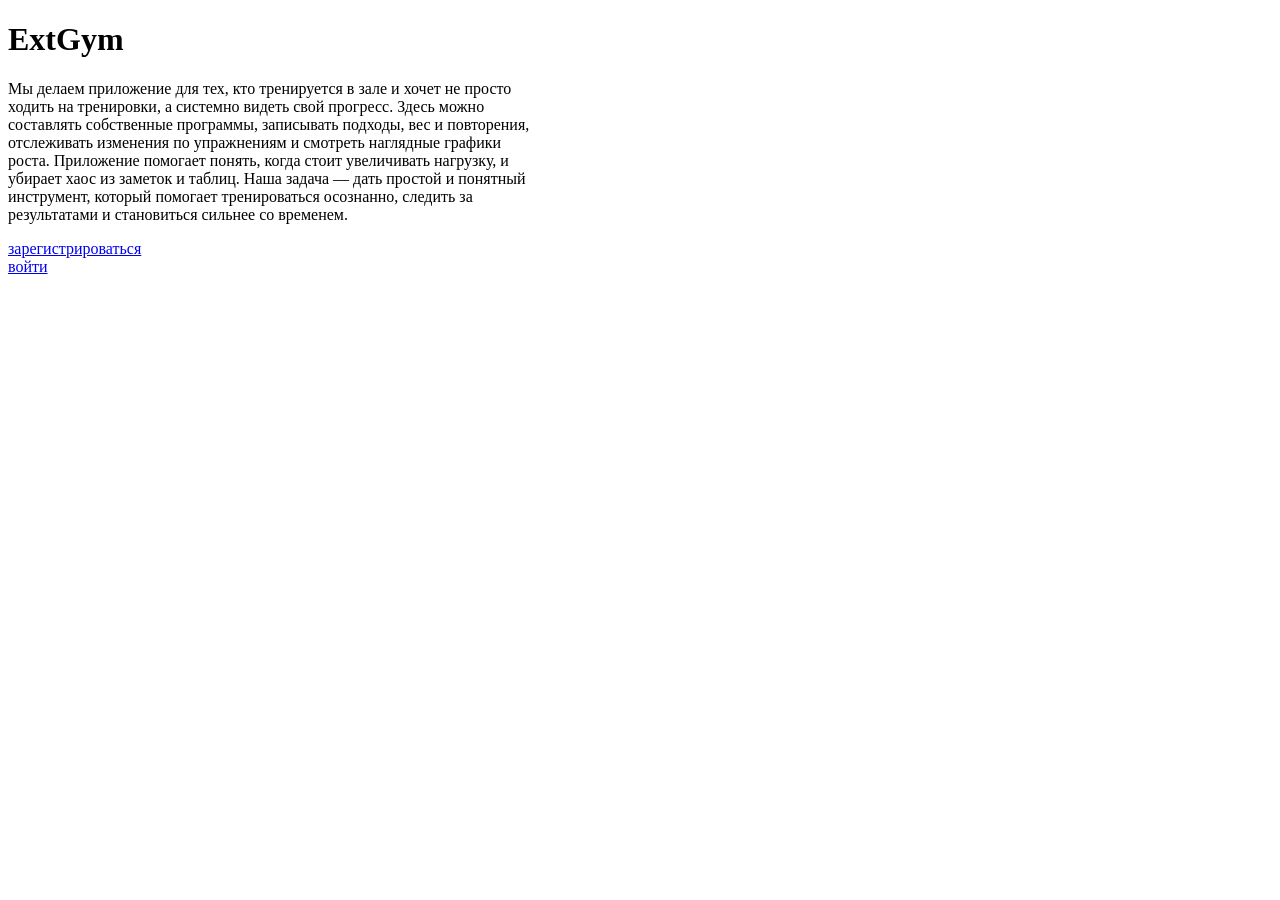
==== GYM/index.html @ 9c7c9a53 "Add files via upload" ====
<!DOCTYPE html>
<html lang="en">

<head>
    <meta charset="UTF-8">
    <meta name="viewport" content="width=device-width, initial-scale=1.0">
    <link rel="stylesheet" href="/css/style.css">
    <title>ExtGym</title>
</head>

<body>

    <div class="logo">
        <h1>ExtGym</h1>
    </div>
    <main class="bio">
        <p>Мы делаем приложение для тех,
            кто тренируется в зале и хочет не просто <br> ходить на тренировки,
            а системно видеть свой прогресс. Здесь можно <br> составлять собственные программы,
            записывать подходы, вес и повторения,<br> отслеживать изменения по упражнениям и
            смотреть наглядные графики <br> роста. Приложение помогает понять, когда стоит увеличивать
            нагрузку, и <br> убирает хаос из заметок и таблиц. Наша задача — дать простой и понятный <br>
            инструмент, который помогает тренироваться осознанно, следить за <br> результатами и
            становиться сильнее со временем.</p>
    </main>
    <div class="buttons">
        <a href="/register.html">
            <div class="reg"> зарегистрироваться </div>
        </a>
        <a href="/login.html">
            <div class="log"> войти </div>
        </a>
    </div>
</body>

</html>
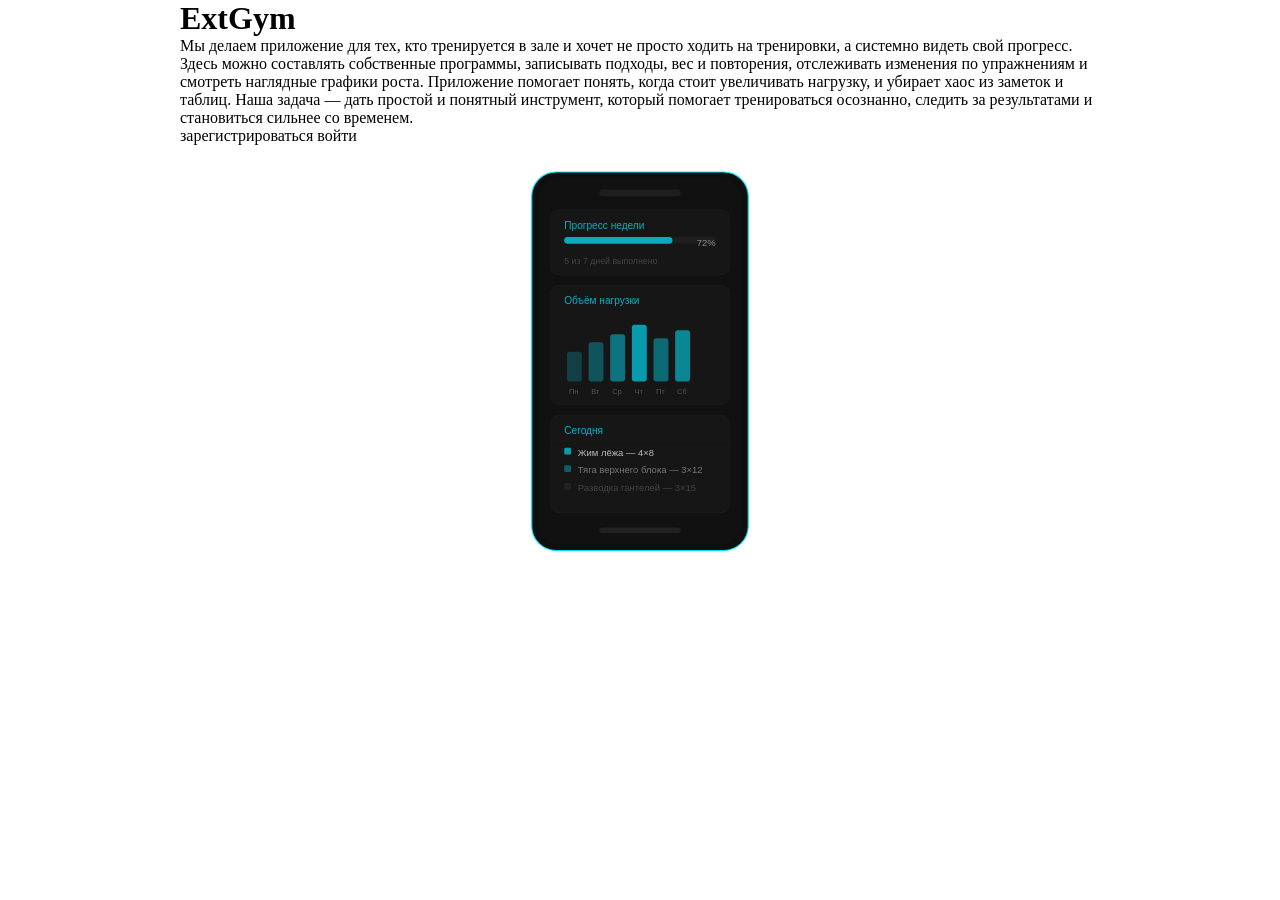
==== commit f186fdbe: "Update index.html" ====
--- a/GYM/index.html
+++ b/GYM/index.html
@@ -1,36 +1,39 @@
-<!DOCTYPE html>
-<html lang="en">
-
-<head>
-    <meta charset="UTF-8">
-    <meta name="viewport" content="width=device-width, initial-scale=1.0">
-    <link rel="stylesheet" href="/css/style.css">
-    <title>ExtGym</title>
-</head>
-
-<body>
-
-    <div class="logo">
-        <h1>ExtGym</h1>
-    </div>
-    <main class="bio">
-        <p>Мы делаем приложение для тех,
-            кто тренируется в зале и хочет не просто <br> ходить на тренировки,
-            а системно видеть свой прогресс. Здесь можно <br> составлять собственные программы,
-            записывать подходы, вес и повторения,<br> отслеживать изменения по упражнениям и
-            смотреть наглядные графики <br> роста. Приложение помогает понять, когда стоит увеличивать
-            нагрузку, и <br> убирает хаос из заметок и таблиц. Наша задача — дать простой и понятный <br>
-            инструмент, который помогает тренироваться осознанно, следить за <br> результатами и
-            становиться сильнее со временем.</p>
-    </main>
-    <div class="buttons">
-        <a href="/register.html">
-            <div class="reg"> зарегистрироваться </div>
-        </a>
-        <a href="/login.html">
-            <div class="log"> войти </div>
-        </a>
-    </div>
-</body>
-
-</html>+<!DOCTYPE html>
+<html lang="ru">
+<head>
+    <meta charset="UTF-8">
+    <meta name="viewport" content="width=device-width, initial-scale=1.0">
+    <link rel="stylesheet" href="css/style.css">
+    <title>ExtGym</title>
+</head>
+<body>
+
+<div class="landing">
+
+    <div class="landing__left">
+        <h1 class="landing__logo">ExtGym</h1>
+        <p class="landing__bio">
+            Мы делаем приложение для тех, кто тренируется в зале и хочет не просто
+            ходить на тренировки, а системно видеть свой прогресс. Здесь можно
+            составлять собственные программы, записывать подходы, вес и повторения,
+            отслеживать изменения по упражнениям и смотреть наглядные графики роста.
+            Приложение помогает понять, когда стоит увеличивать нагрузку, и убирает
+            хаос из заметок и таблиц. Наша задача — дать простой и понятный
+            инструмент, который помогает тренироваться осознанно, следить за
+            результатами и становиться сильнее со временем.
+        </p>
+        <div class="landing__buttons">
+            <a href="register.html" class="btn-reg">зарегистрироваться</a>
+            <a href="login.html" class="btn-log">войти</a>
+        </div>
+    </div>
+
+    <div class="landing__right">
+        <img src="img/extgym_phone.svg" alt="ExtGym App" class="landing__phone"/>
+    </div>
+
+</div>
+
+<script src="js/index.js"></script>
+</body>
+</html>
--- a/GYM/css/style.css
+++ b/GYM/css/style.css
@@ -0,0 +1,103 @@
+:root {
+    --font-family: "Inter", sans-serif;
+    --second-family: "Kadwa", sans-serif;
+}
+
+* {
+    margin: 0;
+    padding: 0;
+    box-sizing: border-box;
+}
+
+body {
+    background-image: url(/img/extgym_background\ 1.png);
+    background-size: cover;
+    background-position: center;
+    background-repeat: no-repeat;
+    min-height: 100vh;
+    padding: 0 180px;
+}
+
+a {
+    text-decoration: none;
+    color: inherit;
+}
+
+.logo {
+    font-family: var(--second-family);
+    font-weight: 700;
+    font-size: 32px;
+    color: #08b9ff;
+    top: 215px;
+    position: absolute;
+}
+
+.bio {
+    font-family: var(--second-family);
+    font-weight: 700;
+    font-size: 18px;
+    color: #08b9ff;
+    position: absolute;
+    top: 320px;
+}
+
+.reg {
+    font-family: var(--second-family);
+    font-weight: 700;
+    font-size: 12px;
+    color: #08b9ff;
+    border: 1px solid #08b9ff;
+    width: 150px;
+    height: 35px;
+    background: rgba(255, 255, 255, 0);
+    justify-content: center;
+    align-items: center;
+    position: absolute;
+    top: 530px;
+    display: flex;
+}
+
+.log {
+    font-family: var(--second-family);
+    font-weight: 700;
+    font-size: 12px;
+    color: #000000;
+    border: 1px solid #08b9ff;
+    width: 150px;
+    height: 35px;
+    background: #08b9ff;
+    justify-content: center;
+    align-items: center;
+    position: absolute;
+    top: 530px;
+    display: flex;
+    left: 350px;
+}
+
+.log:hover {
+    scale: calc(1.05);
+    transition: 0.5s;
+}
+
+.reg:hover {
+    scale: calc(1.05);
+    transition: 0.5s;
+}
+@media (max-width: 768px) {
+    .logo h1 {
+        font-size: 32px;
+    }
+
+    .bio p {
+        font-size: 14px;
+    }
+
+    .buttons {
+        flex-direction: column;
+        gap: 12px;
+    }
+
+    .reg, .log {
+        text-align: center;
+    }
+}
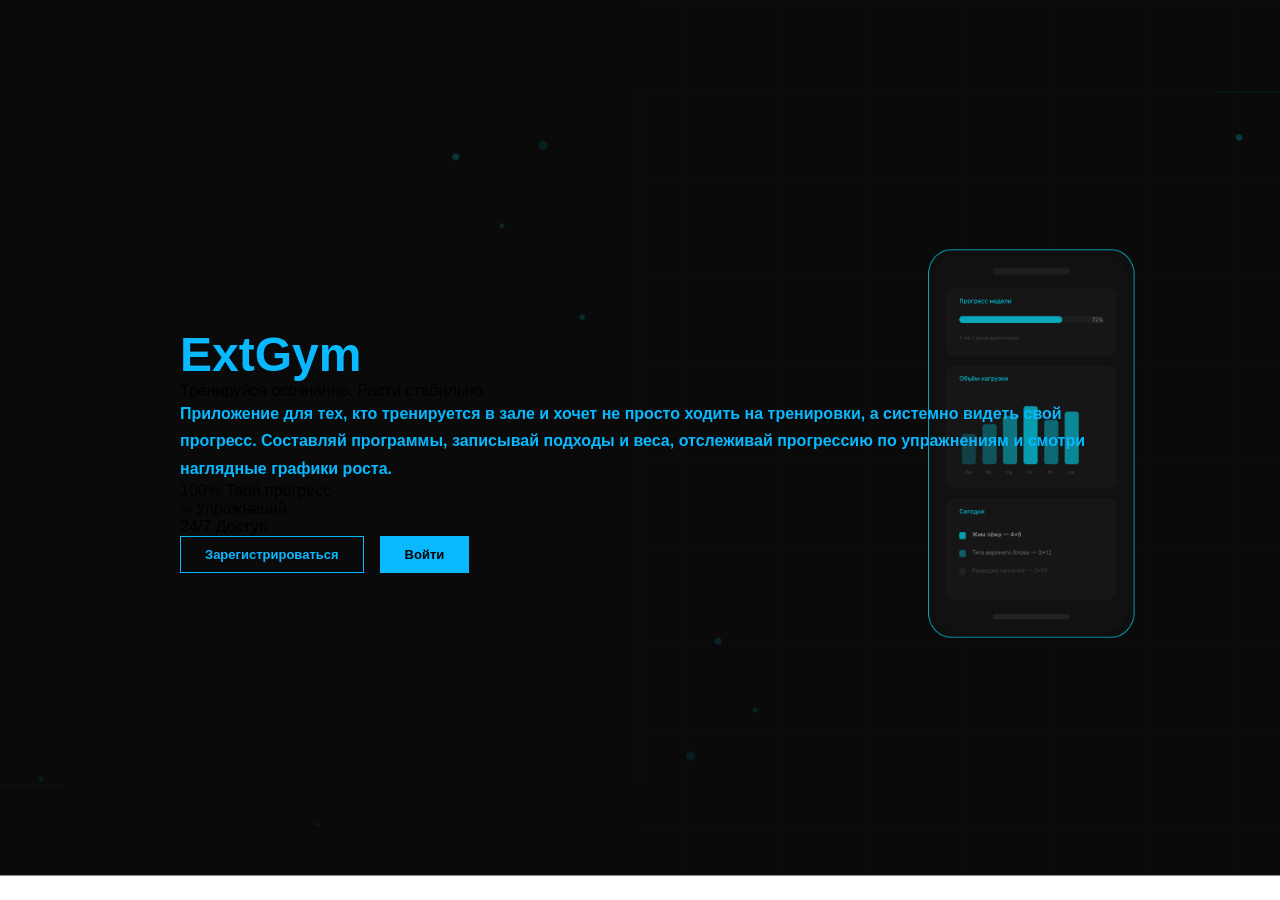
==== commit 8dab6a6c: "Update index.html" ====
--- a/GYM/index.html
+++ b/GYM/index.html
@@ -10,26 +10,38 @@
 
 <div class="landing">
 
-    <div class="landing__left">
+    <div class="landing__content">
+
         <h1 class="landing__logo">ExtGym</h1>
+
+        <p class="landing__tagline">Тренируйся осознанно. Расти стабильно.</p>
+
         <p class="landing__bio">
-            Мы делаем приложение для тех, кто тренируется в зале и хочет не просто
-            ходить на тренировки, а системно видеть свой прогресс. Здесь можно
-            составлять собственные программы, записывать подходы, вес и повторения,
-            отслеживать изменения по упражнениям и смотреть наглядные графики роста.
-            Приложение помогает понять, когда стоит увеличивать нагрузку, и убирает
-            хаос из заметок и таблиц. Наша задача — дать простой и понятный
-            инструмент, который помогает тренироваться осознанно, следить за
-            результатами и становиться сильнее со временем.
+            Приложение для тех, кто тренируется в зале и хочет не просто ходить на тренировки,
+            а системно видеть свой прогресс. Составляй программы, записывай подходы и веса,
+            отслеживай прогрессию по упражнениям и смотри наглядные графики роста.
         </p>
+
+        <div class="landing__stats">
+            <div class="stat">
+                <span class="stat__value">100%</span>
+                <span class="stat__label">Твой прогресс</span>
+            </div>
+            <div class="stat">
+                <span class="stat__value">∞</span>
+                <span class="stat__label">Упражнений</span>
+            </div>
+            <div class="stat">
+                <span class="stat__value">24/7</span>
+                <span class="stat__label">Доступ</span>
+            </div>
+        </div>
+
         <div class="landing__buttons">
-            <a href="register.html" class="btn-reg">зарегистрироваться</a>
-            <a href="login.html" class="btn-log">войти</a>
+            <a href="register.html" class="btn-reg">Зарегистрироваться</a>
+            <a href="login.html" class="btn-log">Войти</a>
         </div>
-    </div>
 
-    <div class="landing__right">
-        <img src="img/extgym_phone.svg" alt="ExtGym App" class="landing__phone"/>
     </div>
 
 </div>
--- a/GYM/css/style.css
+++ b/GYM/css/style.css
@@ -1,103 +1,141 @@
-:root {
-    --font-family: "Inter", sans-serif;
-    --second-family: "Kadwa", sans-serif;
-}
-
-* {
-    margin: 0;
-    padding: 0;
-    box-sizing: border-box;
-}
-
-body {
-    background-image: url(/img/extgym_background\ 1.png);
-    background-size: cover;
-    background-position: center;
-    background-repeat: no-repeat;
-    min-height: 100vh;
-    padding: 0 180px;
-}
-
-a {
-    text-decoration: none;
-    color: inherit;
-}
-
-.logo {
-    font-family: var(--second-family);
-    font-weight: 700;
-    font-size: 32px;
-    color: #08b9ff;
-    top: 215px;
-    position: absolute;
-}
-
-.bio {
-    font-family: var(--second-family);
-    font-weight: 700;
-    font-size: 18px;
-    color: #08b9ff;
-    position: absolute;
-    top: 320px;
-}
-
-.reg {
-    font-family: var(--second-family);
-    font-weight: 700;
-    font-size: 12px;
-    color: #08b9ff;
-    border: 1px solid #08b9ff;
-    width: 150px;
-    height: 35px;
-    background: rgba(255, 255, 255, 0);
-    justify-content: center;
-    align-items: center;
-    position: absolute;
-    top: 530px;
-    display: flex;
-}
-
-.log {
-    font-family: var(--second-family);
-    font-weight: 700;
-    font-size: 12px;
-    color: #000000;
-    border: 1px solid #08b9ff;
-    width: 150px;
-    height: 35px;
-    background: #08b9ff;
-    justify-content: center;
-    align-items: center;
-    position: absolute;
-    top: 530px;
-    display: flex;
-    left: 350px;
-}
-
-.log:hover {
-    scale: calc(1.05);
-    transition: 0.5s;
-}
-
-.reg:hover {
-    scale: calc(1.05);
-    transition: 0.5s;
+:root {
+    --cyan: #08b9ff;
+    --bg: #0a0a0a;
+    --text: #ffffff;
 }
+
+* {
+    margin: 0;
+    padding: 0;
+    box-sizing: border-box;
+}
+
+body {
+    background-image: url(../img/extgym_background\ 1.png);
+    background-size: cover;
+    background-position: center;
+    background-repeat: no-repeat;
+    min-height: 100vh;
+    background-color: var(--bg);
+    font-family: "Kadwa", sans-serif;
+}
+
+a {
+    text-decoration: none;
+    color: inherit;
+}
+
+/* LAYOUT */
+.landing {
+    display: flex;
+    align-items: center;
+    justify-content: space-between;
+    min-height: 100vh;
+    padding: 60px 180px;
+    gap: 40px;
+}
+
+/* LEFT */
+.landing__left {
+    display: flex;
+    flex-direction: column;
+    gap: 32px;
+    max-width: 520px;
+}
+
+.landing__logo {
+    font-size: 48px;
+    font-weight: 700;
+    color: var(--cyan);
+}
+
+.landing__bio {
+    font-size: 16px;
+    font-weight: 700;
+    color: var(--cyan);
+    line-height: 1.7;
+}
+
+.landing__buttons {
+    display: flex;
+    gap: 16px;
+    align-items: center;
+}
+
+.btn-reg {
+    font-size: 13px;
+    font-weight: 700;
+    color: var(--cyan);
+    border: 1px solid var(--cyan);
+    padding: 10px 24px;
+    background: transparent;
+    transition: transform 0.2s;
+}
+
+.btn-reg:hover {
+    transform: scale(1.05);
+}
+
+.btn-log {
+    font-size: 13px;
+    font-weight: 700;
+    color: #000;
+    background: var(--cyan);
+    border: 1px solid var(--cyan);
+    padding: 10px 24px;
+    transition: transform 0.2s;
+}
+
+.btn-log:hover {
+    transform: scale(1.05);
+}
+
+/* RIGHT */
+.landing__right {
+    flex-shrink: 0;
+}
+
+.landing__phone {
+    width: 280px;
+    height: auto;
+}
+
+/* ===== МОБИЛЬНАЯ АДАПТАЦИЯ ===== */
 @media (max-width: 768px) {
-    .logo h1 {
-        font-size: 32px;
+    .landing {
+        flex-direction: column;
+        padding: 48px 24px;
+        justify-content: center;
+        gap: 40px;
+        text-align: left;
     }
 
-    .bio p {
+    .landing__left {
+        max-width: 100%;
+        gap: 24px;
+    }
+
+    .landing__logo {
+        font-size: 36px;
+    }
+
+    .landing__bio {
         font-size: 14px;
     }
 
-    .buttons {
+    .landing__buttons {
         flex-direction: column;
+        align-items: stretch;
         gap: 12px;
     }
 
-    .reg, .log {
+    .btn-reg, .btn-log {
         text-align: center;
+        padding: 14px 24px;
+        font-size: 14px;
+    }
+
+    .landing__right {
+        display: none;
     }
 }
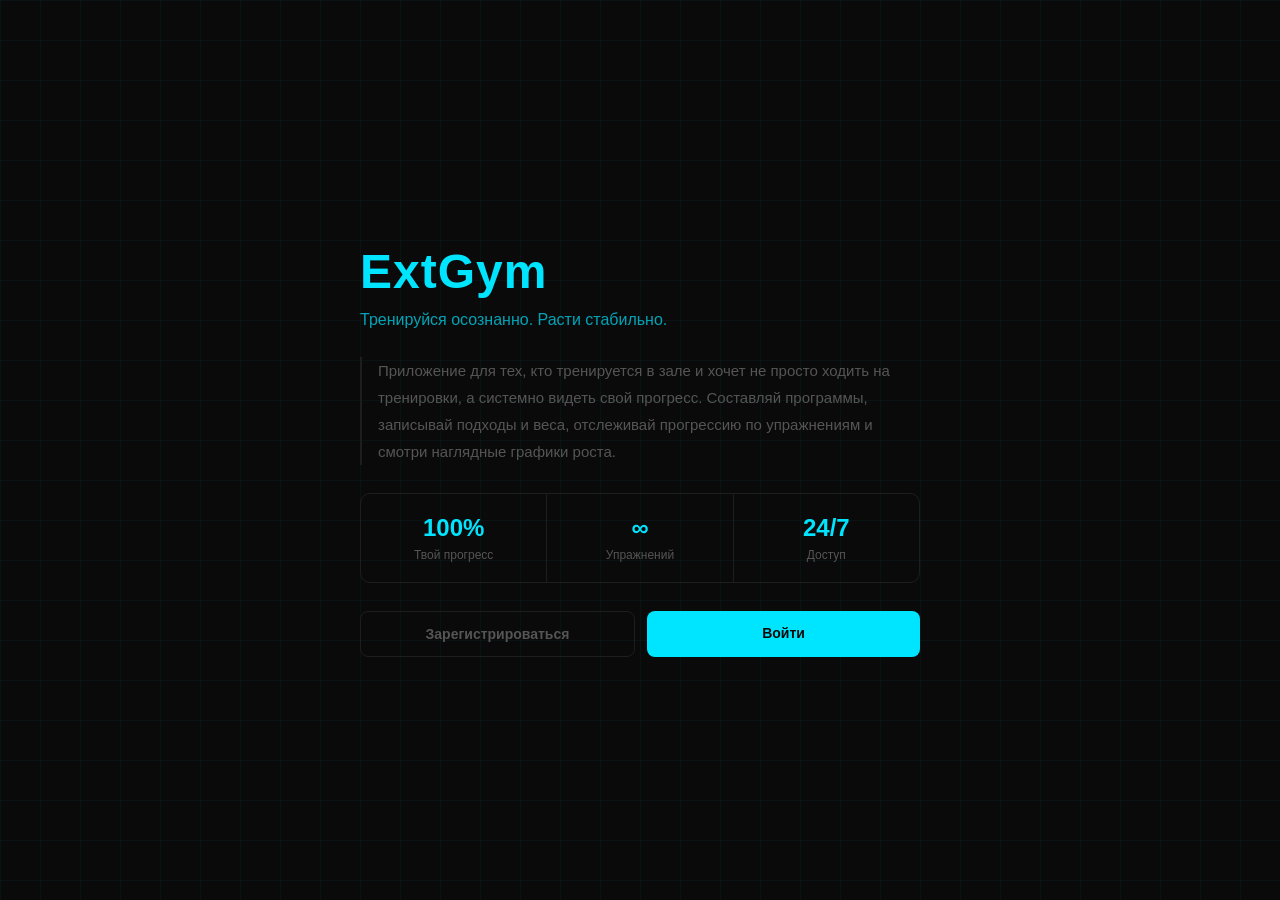
==== commit 99746061: "Update index.html" ====
--- a/GYM/index.html
+++ b/GYM/index.html
@@ -45,7 +45,7 @@
     </div>
 
 </div>
-
+<script src="js/index.js"></script>
 <script src="js/index.js"></script>
 </body>
 </html>
--- a/GYM/css/style.css
+++ b/GYM/css/style.css
@@ -1,7 +1,10 @@
 :root {
-    --cyan: #08b9ff;
+    --cyan: #00e5ff;
     --bg: #0a0a0a;
+    --card-bg: #111111;
+    --border: #1e1e1e;
     --text: #ffffff;
+    --text-muted: #555555;
 }
 
 * {
@@ -10,132 +13,170 @@
     box-sizing: border-box;
 }
 
-body {
-    background-image: url(../img/extgym_background\ 1.png);
-    background-size: cover;
-    background-position: center;
-    background-repeat: no-repeat;
-    min-height: 100vh;
-    background-color: var(--bg);
-    font-family: "Kadwa", sans-serif;
-}
-
 a {
     text-decoration: none;
     color: inherit;
 }
 
-/* LAYOUT */
-.landing {
+body {
+    background-color: var(--bg);
+    background-image:
+        linear-gradient(rgba(0, 229, 255, 0.04) 1px, transparent 1px),
+        linear-gradient(90deg, rgba(0, 229, 255, 0.04) 1px, transparent 1px);
+    background-size: 40px 40px;
+    color: var(--text);
+    font-family: sans-serif;
+    min-height: 100vh;
     display: flex;
     align-items: center;
-    justify-content: space-between;
-    min-height: 100vh;
-    padding: 60px 180px;
-    gap: 40px;
+    justify-content: center;
 }
 
-/* LEFT */
-.landing__left {
+.landing {
+    width: 100%;
+    max-width: 640px;
+    padding: 60px 40px;
     display: flex;
     flex-direction: column;
-    gap: 32px;
-    max-width: 520px;
+    gap: 0;
+}
+
+.landing__content {
+    display: flex;
+    flex-direction: column;
+    gap: 28px;
 }
 
 .landing__logo {
     font-size: 48px;
     font-weight: 700;
     color: var(--cyan);
+    letter-spacing: 1px;
+}
+
+.landing__tagline {
+    color: var(--cyan);
+    font-size: 16px;
+    opacity: 0.7;
+    margin-top: -16px;
 }
 
 .landing__bio {
-    font-size: 16px;
-    font-weight: 700;
-    color: var(--cyan);
-    line-height: 1.7;
+    color: var(--text-muted);
+    font-size: 15px;
+    line-height: 1.8;
+    border-left: 2px solid var(--border);
+    padding-left: 16px;
 }
 
+/* STATS */
+.landing__stats {
+    display: flex;
+    gap: 0;
+    border: 1px solid var(--border);
+    border-radius: 10px;
+    overflow: hidden;
+}
+
+.stat {
+    flex: 1;
+    display: flex;
+    flex-direction: column;
+    align-items: center;
+    gap: 6px;
+    padding: 20px 16px;
+    border-right: 1px solid var(--border);
+}
+
+.stat:last-child {
+    border-right: none;
+}
+
+.stat__value {
+    color: var(--cyan);
+    font-size: 24px;
+    font-weight: 700;
+}
+
+.stat__label {
+    color: var(--text-muted);
+    font-size: 12px;
+}
+
+/* BUTTONS */
 .landing__buttons {
     display: flex;
-    gap: 16px;
-    align-items: center;
+    gap: 12px;
 }
 
 .btn-reg {
-    font-size: 13px;
-    font-weight: 700;
-    color: var(--cyan);
-    border: 1px solid var(--cyan);
-    padding: 10px 24px;
-    background: transparent;
-    transition: transform 0.2s;
+    flex: 1;
+    text-align: center;
+    border: 1px solid var(--border);
+    color: var(--text-muted);
+    padding: 14px 24px;
+    border-radius: 8px;
+    font-size: 14px;
+    font-weight: 600;
+    transition: all 0.2s;
 }
 
 .btn-reg:hover {
-    transform: scale(1.05);
+    border-color: var(--cyan);
+    color: var(--cyan);
 }
 
 .btn-log {
-    font-size: 13px;
+    flex: 1;
+    text-align: center;
+    background: var(--cyan);
+    color: #0a0a0a;
+    padding: 14px 24px;
+    border-radius: 8px;
+    font-size: 14px;
     font-weight: 700;
-    color: #000;
-    background: var(--cyan);
-    border: 1px solid var(--cyan);
-    padding: 10px 24px;
-    transition: transform 0.2s;
+    transition: opacity 0.2s;
 }
 
 .btn-log:hover {
-    transform: scale(1.05);
+    opacity: 0.85;
 }
 
-/* RIGHT */
-.landing__right {
-    flex-shrink: 0;
-}
-
-.landing__phone {
-    width: 280px;
-    height: auto;
-}
-
-/* ===== МОБИЛЬНАЯ АДАПТАЦИЯ ===== */
+/* МОБИЛЬНАЯ АДАПТАЦИЯ */
 @media (max-width: 768px) {
     .landing {
-        flex-direction: column;
         padding: 48px 24px;
         justify-content: center;
-        gap: 40px;
-        text-align: left;
-    }
-
-    .landing__left {
-        max-width: 100%;
-        gap: 24px;
+        min-height: 100vh;
     }
 
     .landing__logo {
         font-size: 36px;
     }
 
+    .landing__tagline {
+        font-size: 14px;
+    }
+
     .landing__bio {
         font-size: 14px;
     }
 
+    .stat__value {
+        font-size: 20px;
+    }
+
+    .stat__label {
+        font-size: 11px;
+    }
+
     .landing__buttons {
         flex-direction: column;
-        align-items: stretch;
         gap: 12px;
     }
 
     .btn-reg, .btn-log {
-        text-align: center;
-        padding: 14px 24px;
-        font-size: 14px;
-    }
-
-    .landing__right {
-        display: none;
+        padding: 16px;
+        font-size: 15px;
     }
 }
